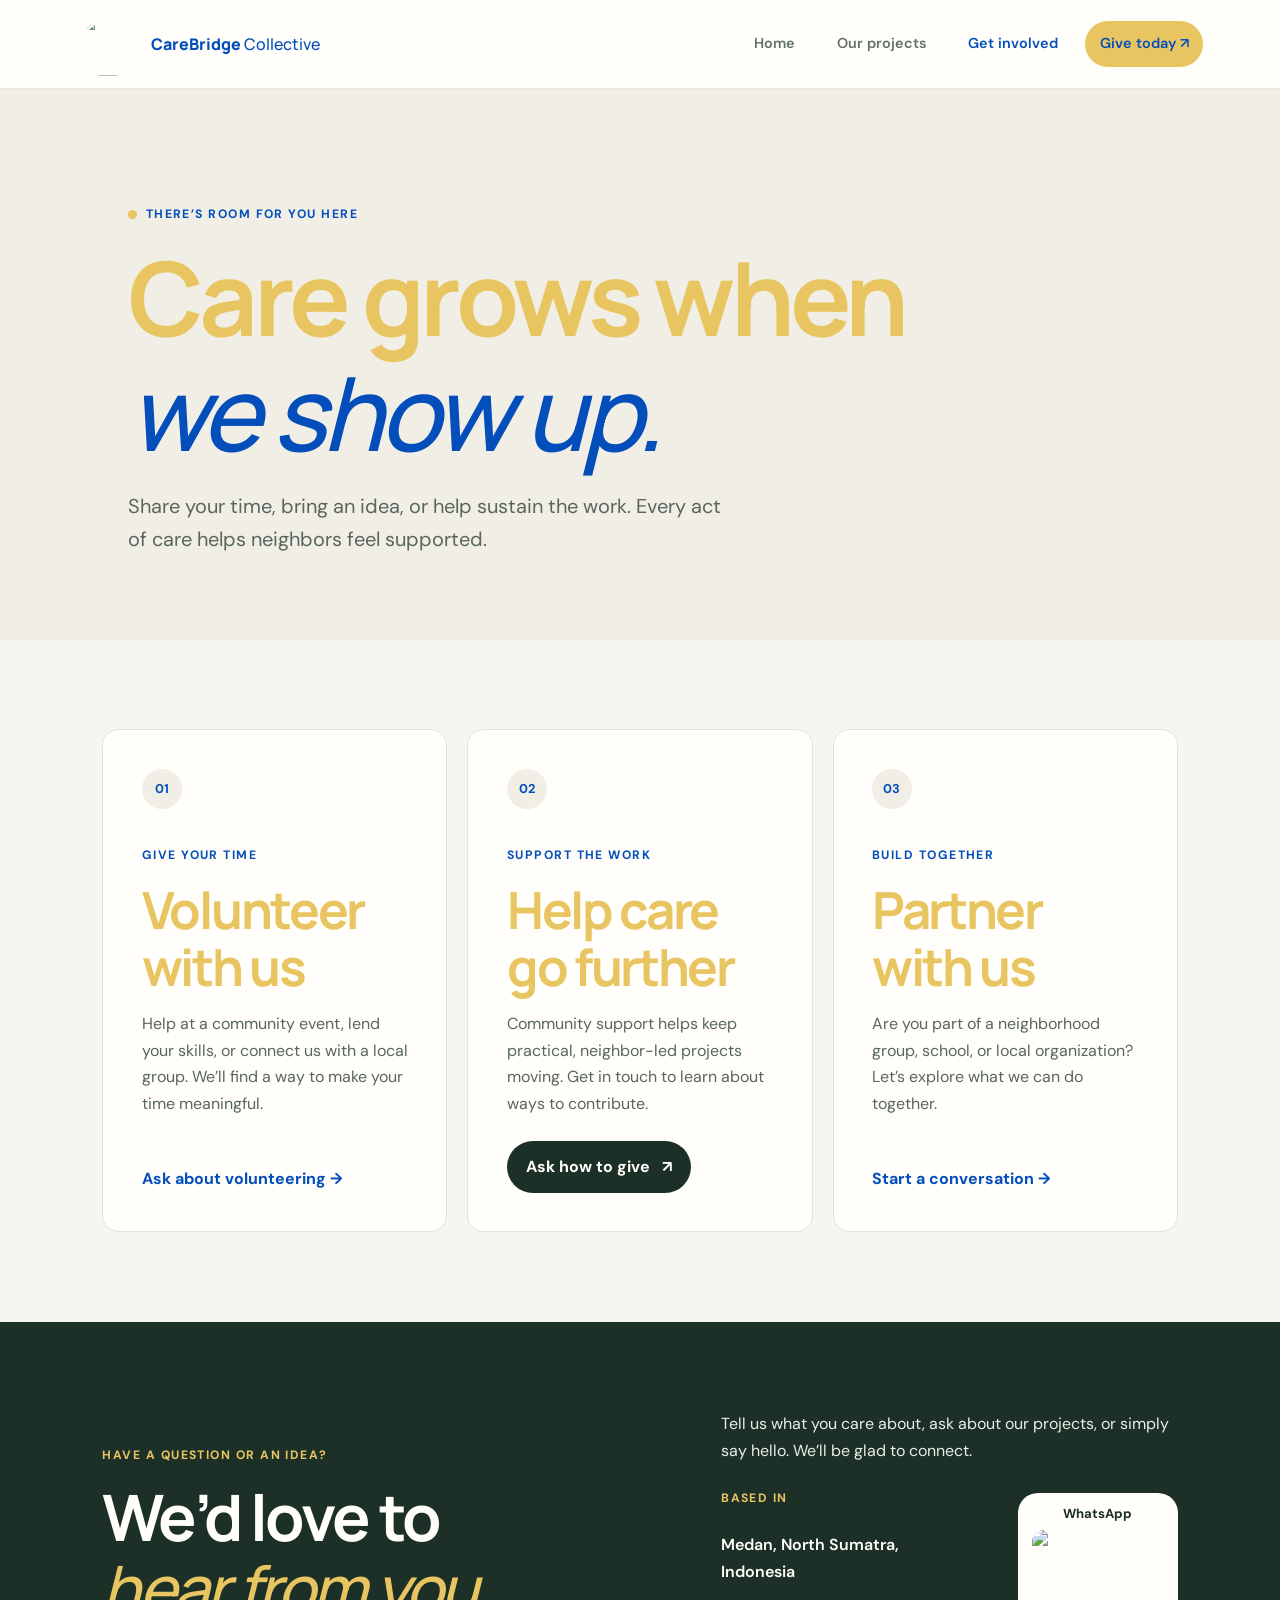
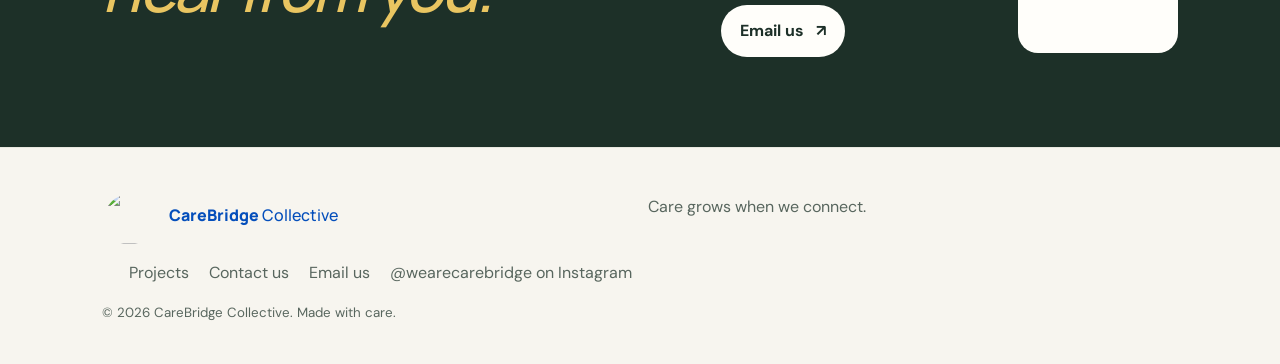
==== donate.html @ c73df332 "Add files via upload" ====
<!doctype html>
<html lang="en">
  <head>
    <meta charset="utf-8">
    <meta name="viewport" content="width=device-width, initial-scale=1">
    <meta name="theme-color" content="#f7f5ef">
    <meta name="description" content="Find ways to volunteer, support CareBridge Collective, or get in touch.">
    <title>Get Involved — CareBridge Collective</title>
    <link rel="preconnect" href="https://fonts.googleapis.com">
    <link rel="preconnect" href="https://fonts.gstatic.com" crossorigin>
    <link href="https://fonts.googleapis.com/css2?family=DM+Sans:wght@400;500;600;700&family=Manrope:wght@400;500;600;700;800&display=swap" rel="stylesheet">
    <link rel="stylesheet" href="styles.css">
    <script src="site.js" defer></script>
  </head>
  <body>
    <header class="site-header">
      <a class="brand" href="Homepage.html" aria-label="CareBridge Collective home">
        <img class="brand-logo" src="images/carebridge-logo.png" alt="" width="64" height="64">
        <span>CareBridge <span class="brand-light">Collective</span></span>
      </a>
      <button class="menu-toggle" type="button" aria-expanded="false" aria-controls="primary-nav">Menu</button>
      <nav class="site-nav" id="primary-nav" aria-label="Main navigation">
        <a href="Homepage.html">Home</a>
        <a href="projects.html">Our projects</a>
        <a class="active" href="donate.html" aria-current="page">Get involved</a>
        <a class="nav-cta" href="#donate">Give today <span aria-hidden="true">↗</span></a>
      </nav>
    </header>

    <main>
      <section class="page-hero">
        <p class="eyebrow"><span class="eyebrow-dot"></span> There’s room for you here</p>
        <h1>Care grows when<br><em>we show up.</em></h1>
        <p class="hero-intro">Share your time, bring an idea, or help sustain the work. Every act of care helps neighbors feel supported.</p>
      </section>

      <section class="section involvement-section" aria-label="Ways to get involved">
        <article class="involvement-card">
          <span class="involvement-number">01</span>
          <p class="eyebrow">Give your time</p>
          <h2>Volunteer with us</h2>
          <p>Help at a community event, lend your skills, or connect us with a local group. We’ll find a way to make your time meaningful.</p>
          <a class="text-link" href="mailto:hello@carebridgecollective.org?subject=Volunteering%20with%20CareBridge">Ask about volunteering <span aria-hidden="true">→</span></a>
        </article>
        <article class="involvement-card" id="donate">
          <span class="involvement-number">02</span>
          <p class="eyebrow">Support the work</p>
          <h2>Help care go further</h2>
          <p>Community support helps keep practical, neighbor-led projects moving. Get in touch to learn about ways to contribute.</p>
          <a class="button button-dark" href="mailto:hello@carebridgecollective.org?subject=Supporting%20CareBridge">Ask how to give <span aria-hidden="true">↗</span></a>
        </article>
        <article class="involvement-card">
          <span class="involvement-number">03</span>
          <p class="eyebrow">Build together</p>
          <h2>Partner with us</h2>
          <p>Are you part of a neighborhood group, school, or local organization? Let’s explore what we can do together.</p>
          <a class="text-link" href="mailto:hello@carebridgecollective.org?subject=Community%20partnership">Start a conversation <span aria-hidden="true">→</span></a>
        </article>
      </section>

      <section class="contact-panel" id="contact">
        <div>
          <p class="eyebrow eyebrow-light">Have a question or an idea?</p>
          <h2>We’d love to<br><em>hear from you.</em></h2>
        </div>
        <div class="contact-copy">
          <p>Tell us what you care about, ask about our projects, or simply say hello. We’ll be glad to connect.</p>
          <div class="contact-details">
            <div class="contact-location">
              <p class="eyebrow eyebrow-light">Based in</p>
              <p>Medan, North Sumatra,<br>Indonesia</p>
              <a class="button button-light" href="mailto:carebridge18@gmail.com">Email us <span aria-hidden="true">↗</span></a>
            </div>
            <div class="whatsapp-qr-placeholder">
              <strong>WhatsApp</strong>
              <img src="images/carebridge-whatsapp-qr.png" alt="WhatsApp QR code for CareBridge">
            </div>
          </div>
        </div>
      </section>
    </main>

     <footer class="site-footer">
      <a class="brand brand-footer" href="Homepage.html" aria-label="CareBridge Collective home"><img class="brand-logo" src="images/carebridge-logo.png" alt="" width="56" height="56"><span>CareBridge <span class="brand-light">Collective</span></span></a>
      <p>Care grows when we connect.</p>
      <div class="footer-links"><a href="projects.html">Projects</a><a href="donate.html#contact">Contact us</a><a href="mailto:hello@carebridgecollective.org">Email us</a><a href="https://www.instagram.com/wearecarebridge/" target="_blank" rel="noopener noreferrer">@wearecarebridge on Instagram</a></div>
      <small>© <span data-year></span> CareBridge Collective. Made with care.</small>
    </footer>
  </body>
</html>
---- styles.css ----
:root {
  color-scheme: light;
  --nav-ink: #044ebb;
  --nav-muted: #627168;
  --nav-accent: #e9c561;
  --nav-background: #fffefa;
  --nav-border: #e8e8df;
}

* {
  box-sizing: border-box;
}

html {
  scroll-behavior: smooth;
}

.site-header {
  position: sticky;
  top: 0;
  z-index: 10;
  display: flex;
  align-items: center;
  justify-content: space-between;
  gap: 2rem;
  min-height: 76px;
  padding: 0.75rem clamp(1.25rem, 6vw, 6rem);
  border-bottom: 1px solid var(--nav-border);
  background: var(--nav-background);
}

.brand {
  display: inline-flex;
  align-items: center;
  gap: 0.65rem;
  color: var(--nav-ink);
  font-family: "Manrope", sans-serif;
  font-size: 1rem;
  font-weight: 800;
  text-decoration: none;
  white-space: nowrap;
}

.brand-mark {
  display: grid;
  width: 2rem;
  height: 2rem;
  place-items: center;
  border-radius: 50%;
  background: var(--nav-accent);
  font-size: 1.2rem;
}

.brand-light {
  font-weight: 500;
}

.brand-logo {
  display: block;
  width: 64px;
  height: 64px;
  object-fit: cover;
  object-position: center;
  clip-path: circle(45% at 48% 57%);
}

.brand-footer .brand-logo {
  width: 56px;
  height: 56px;
}

.site-nav {
  display: flex;
  align-items: center;
  justify-content: flex-end;
  gap: clamp(0.25rem, 1vw, 1rem);
}

.site-nav a {
  padding: 0.7rem 0.9rem;
  border-radius: 999px;
  color: var(--nav-muted);
  font-family: "DM Sans", sans-serif;
  font-size: 0.9rem;
  font-weight: 600;
  text-decoration: none;
  transition: background-color 160ms ease, color 160ms ease;
}

.site-nav a:hover,
.site-nav a:focus-visible {
  background: var(--nav-accent);
  color: var(--nav-ink);
}

.site-nav a.active {
  color: var(--nav-ink);
}

.site-nav a.nav-cta {
  background: var(--nav-accent);
  color: var(--nav-ink);
}

.site-nav a:focus-visible,
.brand:focus-visible {
  outline: 2px solid var(--nav-ink);
  outline-offset: 3px;
}

@media (max-width: 640px) {
  .site-header {
    align-items: center;
    flex-direction: row;
    flex-wrap: wrap;
    gap: 0.6rem 1rem;
    padding: 0.9rem 1rem;
  }

  .brand {
    margin-right: auto;
  }

  .has-js .menu-toggle:not([hidden]) {
    display: inline-flex;
  }

  .site-nav {
    justify-content: flex-start;
    flex-wrap: wrap;
    gap: 0.1rem;
    width: 100%;
  }

  .site-nav a {
    padding: 0.55rem 0.7rem;
    font-size: 0.84rem;
  }
}

@media (prefers-reduced-motion: reduce) {
  html {
    scroll-behavior: auto;
  }

  .site-nav a {
    transition: none;
  }
}

body {
  margin: 0;
  background: #f7f5ef;
  color: #23332d;
  font-family: "DM Sans", sans-serif;
  line-height: 1.65;
}

img {
  max-width: 100%;
}

h1,
h2,
h3,
p {
  margin-top: 0;
}

h1,
h2,
h3 {
  color: #e9c561;
  font-family: "Manrope", sans-serif;
  line-height: 1.12;
}

h1,
h2 {
  letter-spacing: -0.045em;
}

h1 em,
h2 em {
  color: var(--nav-ink);
  font-weight: 500;
}

.menu-toggle {
  display: none;
  align-items: center;
  justify-content: center;
  padding: 0.55rem 0.85rem;
  border: 1px solid var(--nav-border);
  border-radius: 999px;
  background: var(--nav-background);
  color: var(--nav-ink);
  font: inherit;
  font-size: 0.9rem;
  font-weight: 600;
  cursor: pointer;
}

.menu-toggle:focus-visible {
  outline: 2px solid var(--nav-ink);
  outline-offset: 3px;
}

.menu-toggle[hidden],
.site-nav[hidden] {
  display: none;
}

.page-hero {
  padding: clamp(4rem, 9vw, 8rem) clamp(1.25rem, 10vw, 10rem) 4rem;
  background: #f0eee5;
}

.page-hero h1 {
  max-width: 820px;
  margin-bottom: 1.25rem;
  font-size: clamp(3rem, 8vw, 6.5rem);
}

.page-hero .hero-intro {
  max-width: 600px;
}

.eyebrow {
  display: flex;
  align-items: center;
  gap: 0.55rem;
  margin-bottom: 1rem;
  color: var(--nav-ink);
  font-size: 0.76rem;
  font-weight: 700;
  letter-spacing: 0.12em;
  text-transform: uppercase;
}

.eyebrow-dot {
  width: 0.55rem;
  height: 0.55rem;
  border-radius: 50%;
  background: var(--nav-accent);
}

.hero-intro {
  color: #58665e;
  font-size: clamp(1.05rem, 1.8vw, 1.25rem);
}

.section {
  padding: clamp(3.5rem, 7vw, 6.5rem) clamp(1.25rem, 8vw, 8rem);
}

.projects-page-section {
  display: grid;
  gap: 2rem;
}

.project-detail {
  display: grid;
  grid-template-columns: minmax(0, 1fr) minmax(0, 0.9fr);
  align-items: center;
  gap: clamp(2rem, 6vw, 6rem);
  padding: 1.5rem 0 3rem;
  scroll-margin-top: 2rem;
}

.project-detail-reverse .project-image,
.project-detail-reverse .project-gallery,
.project-detail-reverse .project-photo-placeholder {
  order: 2;
}

.project-photo-placeholder {
  display: flex;
  align-items: center;
  justify-content: center;
  flex-direction: column;
  gap: 0.65rem;
  min-height: 300px;
  margin: 0;
  border: 1px dashed #aeb8a9;
  border-radius: 1.25rem;
  background:
    radial-gradient(circle at 50% 45%, #fffefa 0 19%, transparent 19.5%),
    linear-gradient(135deg, #e8ebdf, #d6e0d2);
  color: #58665e;
  font-size: 0.9rem;
  font-weight: 700;
  text-align: center;
}

.photo-placeholder-icon {
  color: var(--nav-ink);
  font-size: 2rem;
}

.project-image {
  display: block;
  min-height: 300px;
  border-radius: 1.25rem;
  background-color: #e4e6d9;
  background-position: center;
  background-size: cover;
}

.project-image-food {
  background-image: radial-gradient(ellipse at 68% 32%, #e6ba64 0 13%, transparent 14%), radial-gradient(ellipse at 30% 68%, #698653 0 16%, transparent 17%), linear-gradient(135deg, #f1dfb7, #b6c4a0);
}

.project-image-learning {
  background-image: radial-gradient(circle at 35% 35%, #f6e5bb 0 17%, transparent 18%), radial-gradient(circle at 72% 65%, #6f8590 0 18%, transparent 19%), linear-gradient(135deg, #c9d4c2, #e8c99a);
}

.project-image-wellbeing {
  background-image: radial-gradient(circle at 68% 36%, #e7c56e 0 14%, transparent 15%), radial-gradient(circle at 34% 66%, #819a83 0 19%, transparent 20%), linear-gradient(135deg, #d5dfd1, #b3c5ca);
}

.project-detail-copy {
  max-width: 540px;
}

.project-detail-copy h2,
.involvement-card h2 {
  margin-bottom: 1rem;
  font-size: clamp(2rem, 4vw, 3.2rem);
}

.project-detail-copy > p:not(.eyebrow),
.involvement-card > p:not(.eyebrow):not(.involvement-number) {
  margin-bottom: 1.5rem;
  color: #58665e;
}

.text-link,
.card-link {
  color: var(--nav-ink);
  font-weight: 700;
  text-decoration: none;
}

.text-link:hover,
.card-link:hover {
  text-decoration: underline;
  text-underline-offset: 0.2em;
}

.button {
  display: inline-flex;
  align-items: center;
  justify-content: center;
  gap: 0.75rem;
  min-height: 48px;
  padding: 0.8rem 1.2rem;
  border: 0;
  border-radius: 999px;
  font-weight: 700;
  text-decoration: none;
  transition: transform 160ms ease, background-color 160ms ease;
}

.button:hover {
  transform: translateY(-2px);
}

.button-dark {
  background: #1d3028;
  color: #fffefa;
}

.button-light {
  background: #fffefa;
  color: #1d3028;
}

.involvement-section {
  display: grid;
  grid-template-columns: repeat(3, minmax(0, 1fr));
  gap: 1.25rem;
}

.involvement-card {
  display: flex;
  align-items: flex-start;
  flex-direction: column;
  padding: clamp(1.5rem, 3vw, 2.5rem);
  border: 1px solid #e4e1d7;
  border-radius: 1rem;
  background: #fffefa;
  scroll-margin-top: 2rem;
}

.involvement-number {
  display: grid;
  width: 2.5rem;
  height: 2.5rem;
  margin-bottom: 2.25rem;
  place-items: center;
  border-radius: 50%;
  background: #f0eee5;
  color: var(--nav-ink);
  font-size: 0.8rem;
  font-weight: 700;
}

.involvement-card .text-link,
.involvement-card .button {
  margin-top: auto;
}

.contact-panel {
  display: grid;
  grid-template-columns: 1fr 0.8fr;
  align-items: center;
  gap: 3rem;
  padding: clamp(3rem, 7vw, 6rem) clamp(1.25rem, 8vw, 8rem);
  background: #1d3028;
  color: #e8eee8;
  scroll-margin-top: 1rem;
}

.contact-panel h2 {
  margin-bottom: 0;
  color: #fffefa;
  font-size: clamp(2.5rem, 5vw, 4.5rem);
}

.contact-panel h2 em {
  color: #e9c561;
}

.eyebrow-light {
  color: #e9c561;
}

.contact-copy p {
  max-width: 460px;
  margin-bottom: 1.5rem;
}

.contact-details {
  display: grid;
  grid-template-columns: minmax(0, 1fr) 160px;
  align-items: center;
  gap: 1.5rem;
}

.contact-location > p:not(.eyebrow) {
  margin-bottom: 1.25rem;
  color: #fffefa;
  font-weight: 600;
}

.whatsapp-qr-placeholder {
  display: flex;
  align-items: center;
  justify-content: center;
  flex-direction: column;
  gap: 0.35rem;
  width: 160px;
  aspect-ratio: 1;
  padding: 0.65rem;
  border-radius: 1.25rem;
  background: #fffefa;
  color: #fffefa;
  text-align: center;
  overflow: hidden;
}

.whatsapp-qr-placeholder strong {
  color: #1d3028;
  font-size: 0.82rem;
}

.whatsapp-qr-placeholder img {
  display: block;
  width: 132px;
  height: 132px;
  border-radius: 0.75rem;
  object-fit: contain;
}

.join-banner {
  display: flex;
  align-items: center;
  justify-content: space-between;
  gap: 2rem;
  margin: 0 clamp(1.25rem, 8vw, 8rem) clamp(3rem, 7vw, 6rem);
  padding: clamp(2rem, 5vw, 4rem);
  border-radius: 1.25rem;
  background: #1d3028;
  color: #fffefa;
}

.join-banner h2 {
  margin-bottom: 0;
  color: #fffefa;
  font-size: clamp(2rem, 4vw, 3.5rem);
}

.join-banner h2 em {
  color: #e9c561;
}

.join-mark {
  color: #e9c561;
  font-size: 2.5rem;
}

.site-footer {
  display: grid;
  grid-template-columns: 1fr 1fr;
  align-items: center;
  gap: 1rem;
  padding: 2.5rem clamp(1.25rem, 8vw, 8rem);
  border-top: 1px solid var(--nav-border);
  color: #58665e;
}

.brand-footer {
  justify-self: start;
}

.footer-location {
  display: inline-block;
  margin-top: 0.3rem;
  color: #627168;
  font-size: 0.85rem;
}

.footer-links {
  display: flex;
  justify-content: flex-end;
  flex-wrap: wrap;
  gap: 1.25rem;
}

.footer-links a {
  color: #58665e;
  text-decoration: none;
}

.footer-links a:hover {
  color: var(--nav-ink);
  text-decoration: underline;
}

.site-footer small {
  grid-column: 1 / -1;
}

@media (max-width: 760px) {
  .project-detail,
  .contact-panel {
    grid-template-columns: 1fr;
  }

  .contact-details {
    max-width: 480px;
  }

  .project-detail-reverse .project-image,
  .project-detail-reverse .project-photo-placeholder {
    order: 0;
  }

  .involvement-section {
    grid-template-columns: 1fr;
  }

  .involvement-card {
    min-height: 280px;
  }

  .join-banner {
    align-items: flex-start;
    flex-direction: column;
  }
}

@media (max-width: 640px) {
  .project-image {
    min-height: 230px;
  }

  .project-photo-placeholder {
    min-height: 230px;
  }

  .site-footer {
    grid-template-columns: 1fr;
  }

  .footer-links {
    justify-content: flex-start;
  }

  .site-footer small {
    grid-column: auto;
  }
}

.home-hero {
  display: grid;
  grid-template-columns: minmax(0, 1fr) minmax(320px, 0.9fr);
  align-items: center;
  gap: clamp(2.5rem, 7vw, 7rem);
  padding: clamp(3.5rem, 7vw, 6.5rem) clamp(1.25rem, 8vw, 8rem);
}

.hero-copy {
  max-width: 650px;
}

.hero-copy h1 {
  margin-bottom: 1.25rem;
  font-size: clamp(3.4rem, 7vw, 6.5rem);
}

.hero-copy .hero-intro {
  max-width: 540px;
}

.hero-actions {
  display: flex;
  align-items: center;
  flex-wrap: wrap;
  gap: 1rem 1.5rem;
  margin-top: 1.75rem;
}

.hero-note {
  display: flex;
  align-items: center;
  gap: 1rem;
  margin-top: 2.5rem;
  color: #58665e;
  font-size: 0.9rem;
}

.hero-note p {
  margin-bottom: 0;
}

.hero-note strong {
  color: #23332d;
}

.avatar-stack {
  display: flex;
  padding-left: 0.4rem;
}

.avatar-stack span {
  display: grid;
  width: 2.25rem;
  height: 2.25rem;
  margin-left: -0.4rem;
  place-items: center;
  border: 2px solid #f7f5ef;
  border-radius: 50%;
  background: #d3dfd1;
  color: #1d3028;
  font-size: 0.72rem;
  font-weight: 700;
}

.avatar-stack span:nth-child(2) {
  background: #e9c561;
}

.avatar-stack span:nth-child(3) {
  background: #a7c3d0;
}

.avatar-stack span:nth-child(4) {
  background: #1d3028;
  color: #fffefa;
}

.hero-art {
  position: relative;
  min-height: 470px;
  overflow: hidden;
  border-radius: 48% 48% 1.25rem 1.25rem;
  background: #c8d6ca;
}

.home-hero .hero-image {
  position: absolute;
  inset: 0;
  width: 100%;
  height: 100%;
  object-fit: cover;
  object-position: center 55%;
}

.image-note,
.image-tag {
  position: absolute;
  z-index: 1;
  box-shadow: 0 12px 32px rgb(22 39 31 / 12%);
}

.image-note {
  bottom: 1.5rem;
  left: 1.5rem;
  display: flex;
  align-items: center;
  gap: 0.75rem;
  padding: 0.9rem 1rem;
  border-radius: 0.9rem;
  background: #fffefa;
  color: #58665e;
  font-size: 0.83rem;
  line-height: 1.4;
}

.image-note strong {
  color: #1d3028;
}

.note-icon {
  display: grid;
  width: 2.25rem;
  height: 2.25rem;
  place-items: center;
  border-radius: 50%;
  background: #e9c561;
  color: #1d3028;
  font-size: 1.2rem;
}

.image-tag {
  top: 1.5rem;
  right: 1rem;
  padding: 0.55rem 0.8rem;
  border-radius: 999px;
  background: #fffefa;
  color: #1d3028;
  font-size: 0.75rem;
  font-weight: 700;
}

.impact-strip {
  display: grid;
  grid-template-columns: 1.2fr 1fr 1fr 1fr;
  align-items: center;
  gap: 1.5rem;
  padding: 2rem clamp(1.25rem, 8vw, 8rem);
  border-top: 1px solid var(--nav-border);
  border-bottom: 1px solid var(--nav-border);
  background: #fffefa;
}

.impact-strip p {
  margin: 0;
  color: #627168;
  font-size: 0.85rem;
}

.impact-strip p:first-child {
  color: #1d3028;
  font-family: "Manrope", sans-serif;
  font-size: 1.15rem;
  line-height: 1.4;
}

.impact-strip strong {
  color: #1d3028;
}

.impact-divider {
  display: none;
}

.about-section {
  display: grid;
  grid-template-columns: 0.9fr 1.1fr;
  gap: clamp(2rem, 8vw, 8rem);
}

.section-heading h2,
.section-title-row h2 {
  margin-bottom: 0;
  font-size: clamp(2.5rem, 5vw, 4.5rem);
}

.about-copy {
  max-width: 640px;
  color: #58665e;
}

.about-copy .large-copy {
  color: #23332d;
  font-family: "Manrope", sans-serif;
  font-size: clamp(1.2rem, 2vw, 1.55rem);
  font-weight: 600;
  line-height: 1.5;
}

.about-copy .text-link {
  display: inline-block;
  margin-top: 0.5rem;
}

.about-pillars {
  grid-column: 1 / -1;
  display: grid;
  grid-template-columns: repeat(2, minmax(0, 1fr));
  gap: 1.25rem;
  margin-top: 1rem;
}

.about-pillar {
  padding: clamp(1.5rem, 3vw, 2.5rem);
  border: 1px solid #e4e1d7;
  border-radius: 1rem;
  background: #fffefa;
}

.about-pillar h3 {
  margin-bottom: 0.75rem;
  font-size: clamp(1.4rem, 2.5vw, 2rem);
}

.about-pillar > p:last-child {
  max-width: 560px;
  margin-bottom: 0;
  color: #58665e;
}

.focus-section {
  display: grid;
  grid-template-columns: 1fr 1fr;
  min-height: 480px;
  background: #1d3028;
}

.focus-photo {
  min-height: 360px;
  background:
    radial-gradient(circle at 56% 40%, #efd49f 0 12%, transparent 12.5%),
    radial-gradient(ellipse at 55% 78%, #63806d 0 23%, transparent 23.5%),
    radial-gradient(ellipse at 24% 85%, #c48e5a 0 20%, transparent 20.5%),
    linear-gradient(145deg, #d5dfd1, #a6bcb5);
}

.focus-content {
  align-self: center;
  max-width: 680px;
  padding: clamp(2.5rem, 6vw, 6rem);
  color: #e8eee8;
}

.focus-content h2 {
  margin-bottom: 1.25rem;
  color: #fffefa;
  font-size: clamp(2.5rem, 5vw, 4.5rem);
}

.focus-content h2 em {
  color: #e9c561;
}

.focus-content > p:not(.eyebrow) {
  max-width: 480px;
  margin-bottom: 1.75rem;
}

.featured-section {
  background: #f7f5ef;
}

.section-title-row {
  display: flex;
  align-items: flex-end;
  justify-content: space-between;
  gap: 2rem;
  margin-bottom: 2.5rem;
}

.section-title-row .eyebrow {
  margin-bottom: 0.75rem;
}

.section-title-row > .text-link {
  flex: 0 0 auto;
  margin-bottom: 0.5rem;
}

.project-grid {
  display: grid;
  grid-template-columns: repeat(3, minmax(0, 1fr));
  gap: 1.25rem;
}

.project-card {
  display: flex;
  align-items: flex-start;
  flex-direction: column;
  padding: 1rem;
  border: 1px solid #e4e1d7;
  border-radius: 1rem;
  background: #fffefa;
}

.project-card .project-image {
  width: 100%;
  min-height: 210px;
  margin-bottom: 1.1rem;
}

.featured-section .project-grid {
  grid-template-columns: repeat(2, minmax(0, 1fr));
  max-width: 900px;
}

.project-photo-card {
  position: relative;
  display: flex;
  align-items: flex-end;
  padding: 1rem;
  background-image: linear-gradient(145deg, #e8e3d2, #c4d2be);
}

.project-photo-card::after {
  content: "Project photo coming soon";
  padding: 0.45rem 0.7rem;
  border-radius: 999px;
  background: #fffefa;
  color: #1d3028;
  font-size: 0.72rem;
  font-weight: 700;
}

.project-photo-card-first {
  background-image: url("images/project-mutiara-mulia-01.jpg");
  background-position: center;
  background-size: cover;
}

.project-photo-card-first::after {
  content: "Panti Asuhan Mutiara Mulia";
}

.project-gallery {
  display: grid;
  grid-template-columns: repeat(2, minmax(0, 1fr));
  gap: 0.75rem;
  min-height: 300px;
}

.project-gallery img {
  width: 100%;
  height: 155px;
  border-radius: 1rem;
  object-fit: cover;
}

.project-gallery-main {
  grid-column: 1 / -1;
  height: 300px !important;
}

.project-photo-card-second {
  background-image: url("images/project-trytunggal-main.jpg");
  background-position: center;
  background-size: cover;
}

.project-photo-card-second::after {
  content: "Panti Asuhan Trytunggal";
}

.project-meta {
  display: flex;
  justify-content: space-between;
  width: 100%;
  margin-bottom: 0.75rem;
  color: #627168;
  font-size: 0.74rem;
  font-weight: 700;
  letter-spacing: 0.07em;
  text-transform: uppercase;
}

.project-card h3 {
  margin-bottom: 0.6rem;
  font-size: 1.35rem;
}

.project-card > p {
  margin-bottom: 1.25rem;
  color: #58665e;
  font-size: 0.92rem;
}

.project-card .card-link {
  margin-top: auto;
  font-size: 0.9rem;
}

.home-hero .button-dark {
  background: var(--nav-ink);
}

.home-hero .button-dark:hover {
  background: #033b91;
}

@media (max-width: 900px) {
  .home-hero {
    grid-template-columns: 1fr 0.85fr;
    gap: 2rem;
  }

  .hero-art {
    min-height: 400px;
  }

  .impact-strip {
    grid-template-columns: repeat(2, minmax(0, 1fr));
  }

  .project-grid {
    grid-template-columns: repeat(2, minmax(0, 1fr));
  }
}

@media (max-width: 640px) {
  .home-hero,
  .about-section,
  .focus-section {
    grid-template-columns: 1fr;
  }

  .about-pillars {
    grid-template-columns: 1fr;
  }

  .home-hero {
    gap: 2.5rem;
  }

  .hero-copy h1 {
    font-size: clamp(3.2rem, 15vw, 5rem);
  }

  .hero-art {
    min-height: 360px;
  }

  .impact-strip {
    gap: 1.25rem;
    padding-top: 1.5rem;
    padding-bottom: 1.5rem;
  }

  .impact-strip p:first-child {
    font-size: 1rem;
  }

  .focus-photo {
    min-height: 280px;
  }

  .focus-content {
    padding: 2.5rem 1.25rem;
  }

  .contact-details {
    grid-template-columns: 1fr;
  }

  .section-title-row {
    align-items: flex-start;
    flex-direction: column;
    gap: 1rem;
  }

  .project-grid {
    grid-template-columns: 1fr;
  }

  .featured-section .project-grid {
    grid-template-columns: 1fr;
  }

  .project-card .project-image {
    min-height: 230px;
  }
}

@media (prefers-reduced-motion: reduce) {
  .button {
    transition: none;
  }

  .button:hover {
    transform: none;
  }
}
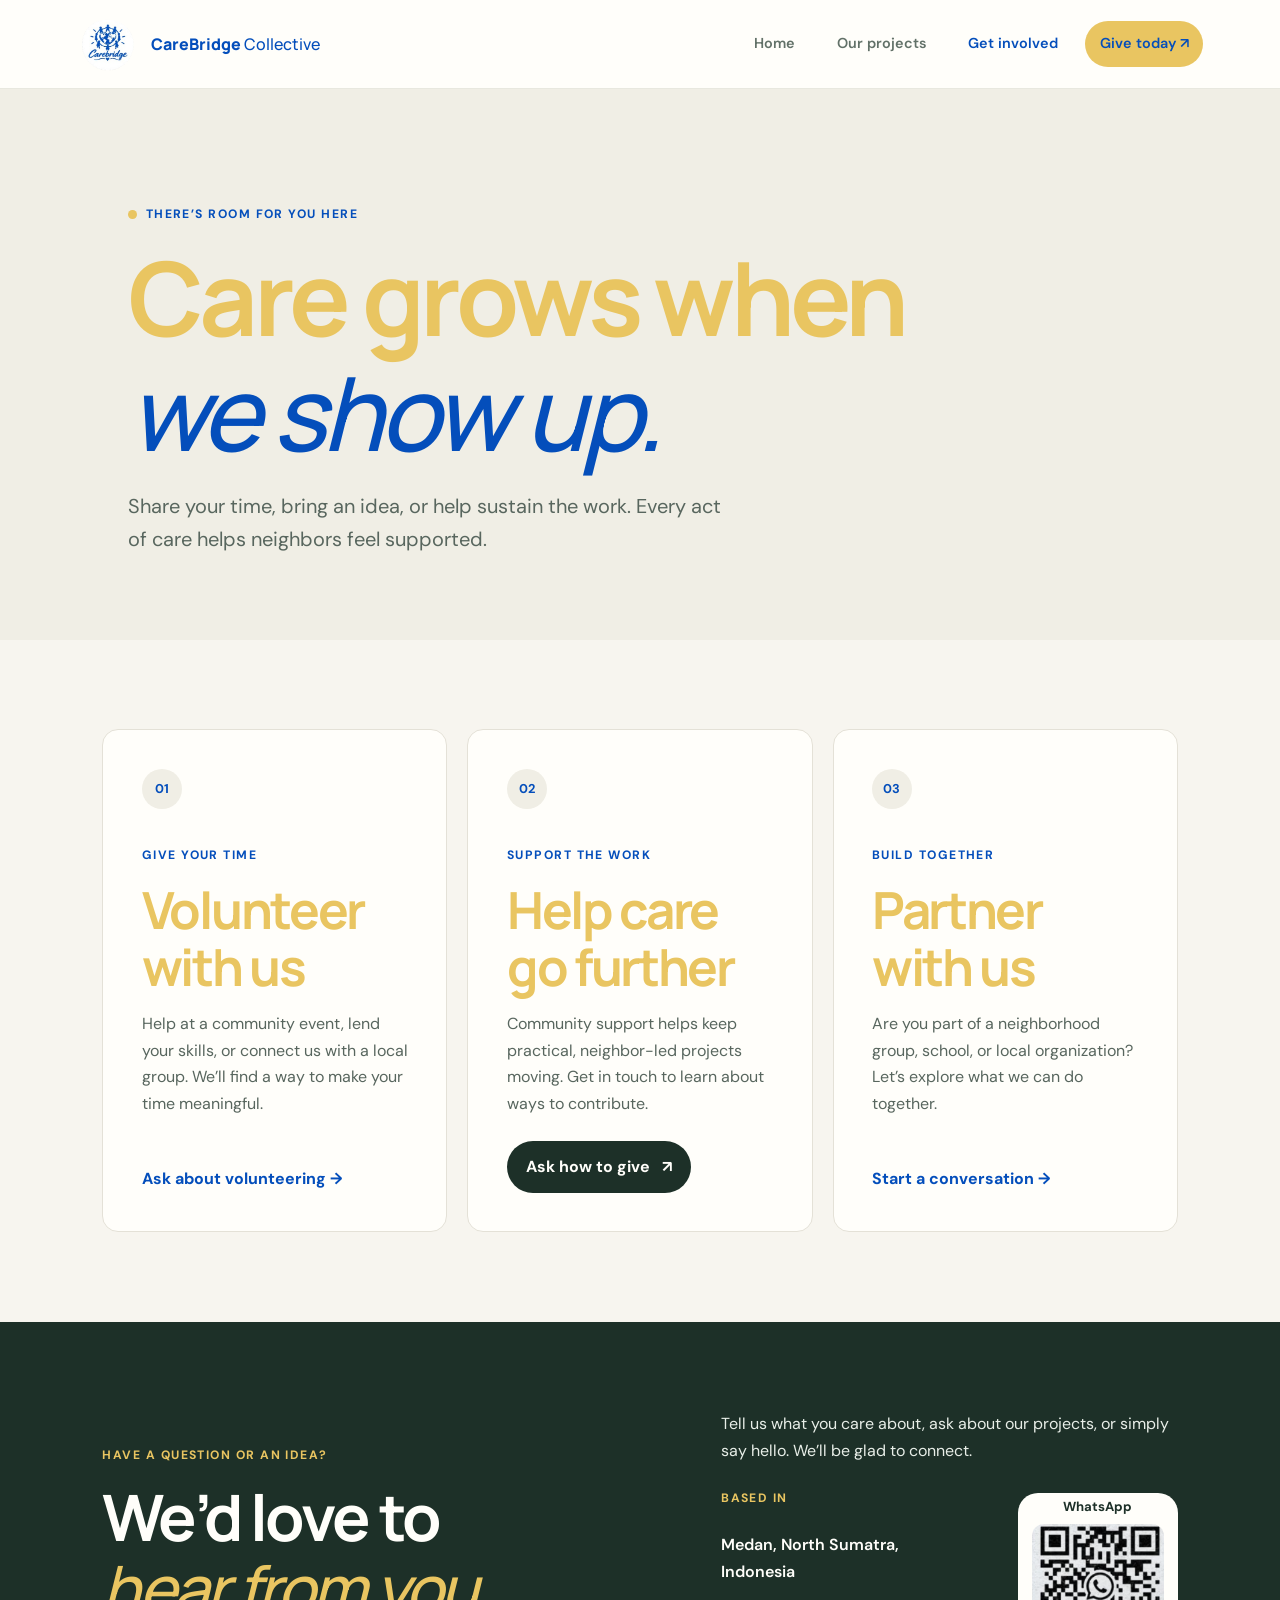
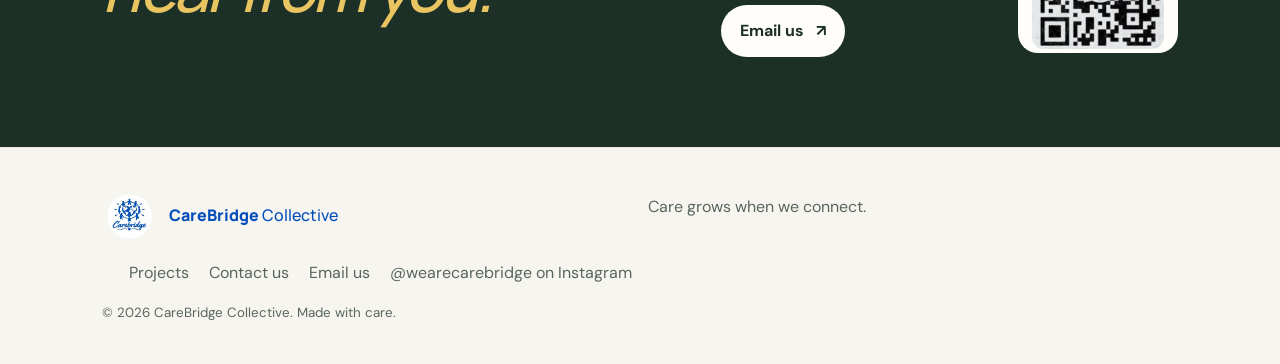
==== commit 1f1c2fe1: "Add files via upload" ====
--- a/donate.html
+++ b/donate.html
@@ -86,5 +86,7 @@
       <div class="footer-links"><a href="projects.html">Projects</a><a href="donate.html#contact">Contact us</a><a href="mailto:hello@carebridgecollective.org">Email us</a><a href="https://www.instagram.com/wearecarebridge/" target="_blank" rel="noopener noreferrer">@wearecarebridge on Instagram</a></div>
       <small>© <span data-year></span> CareBridge Collective. Made with care.</small>
     </footer>
+    <!-- Cloudflare Web Analytics -->
+    <script type="module" src="https://static.cloudflareinsights.com/beacon.min.js" data-cf-beacon='{"token": "947346bd25314e88bdcd7be268fbce9c"}'></script>
   </body>
 </html>
--- a/styles.css
+++ b/styles.css
@@ -698,8 +698,7 @@
   object-position: center 55%;
 }
 
-.image-note,
-.image-tag {
+.image-note{
   position: absolute;
   z-index: 1;
   box-shadow: 0 12px 32px rgb(22 39 31 / 12%);
